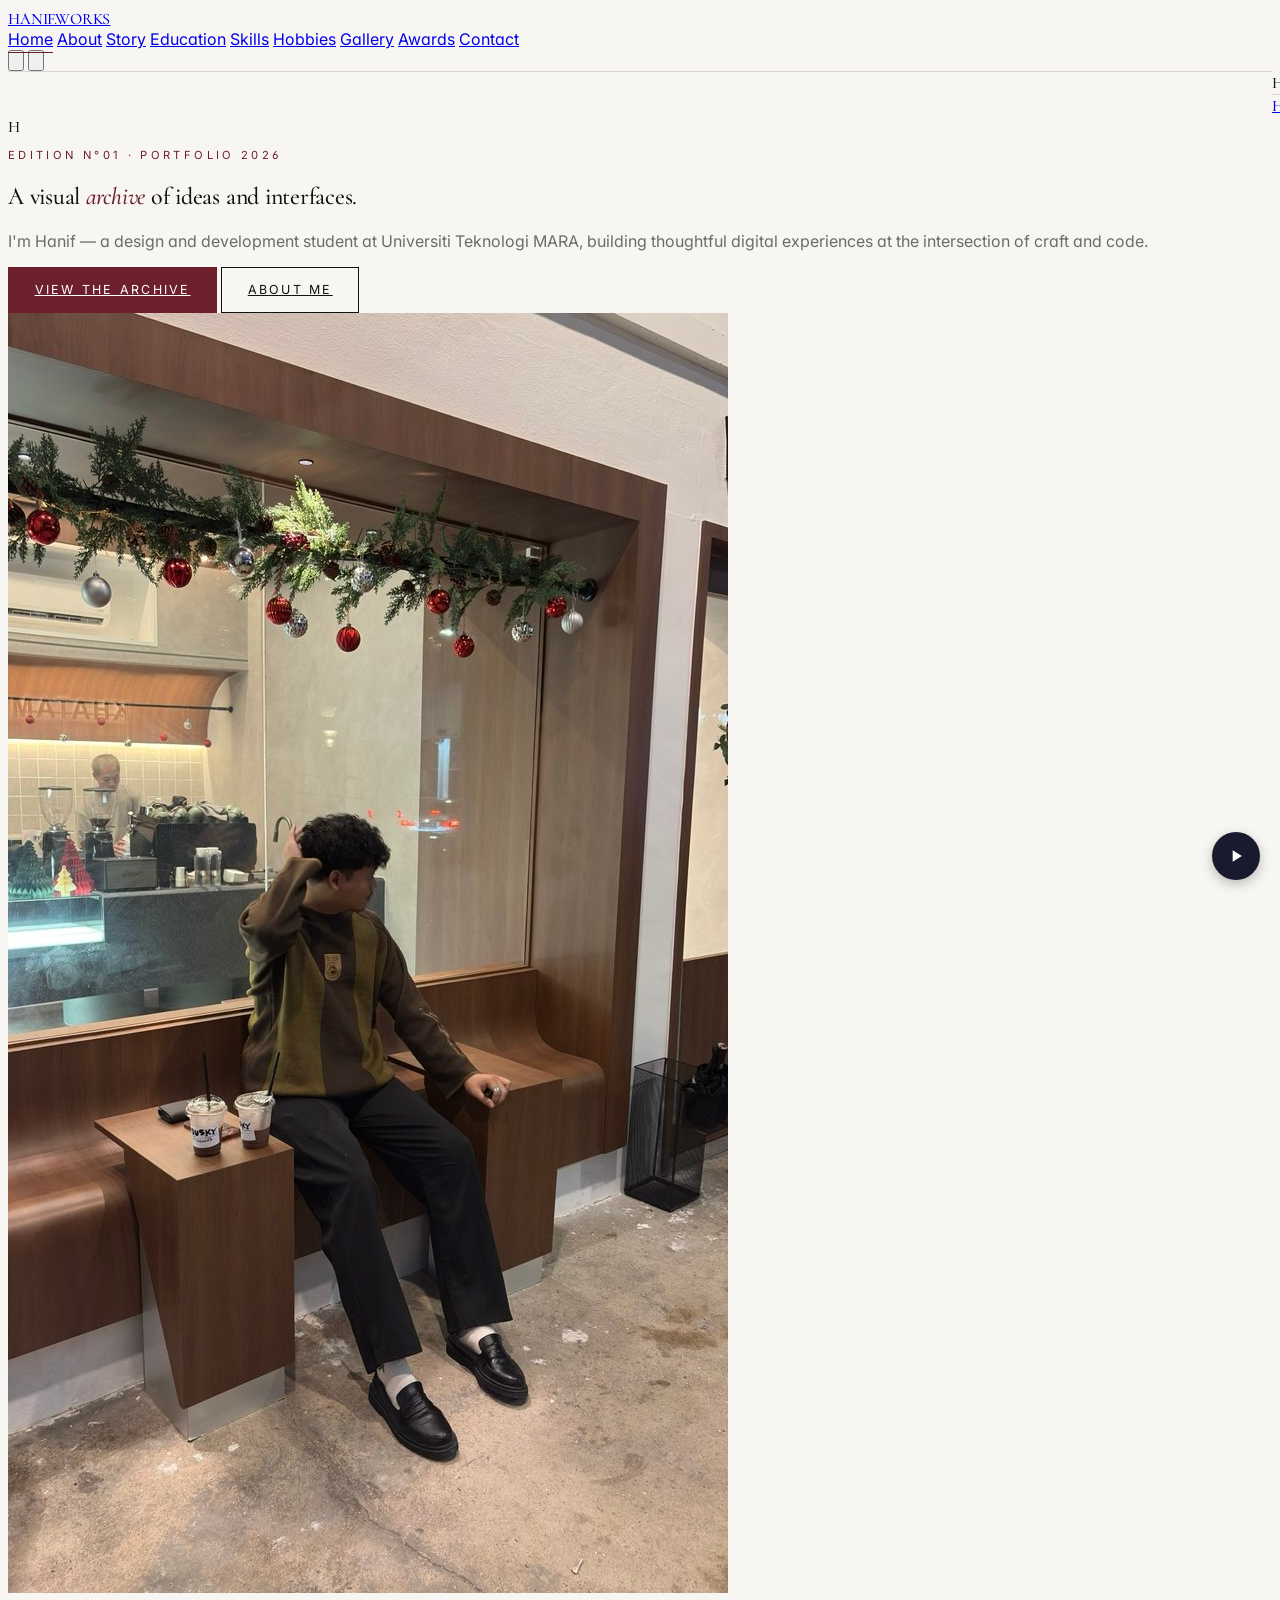
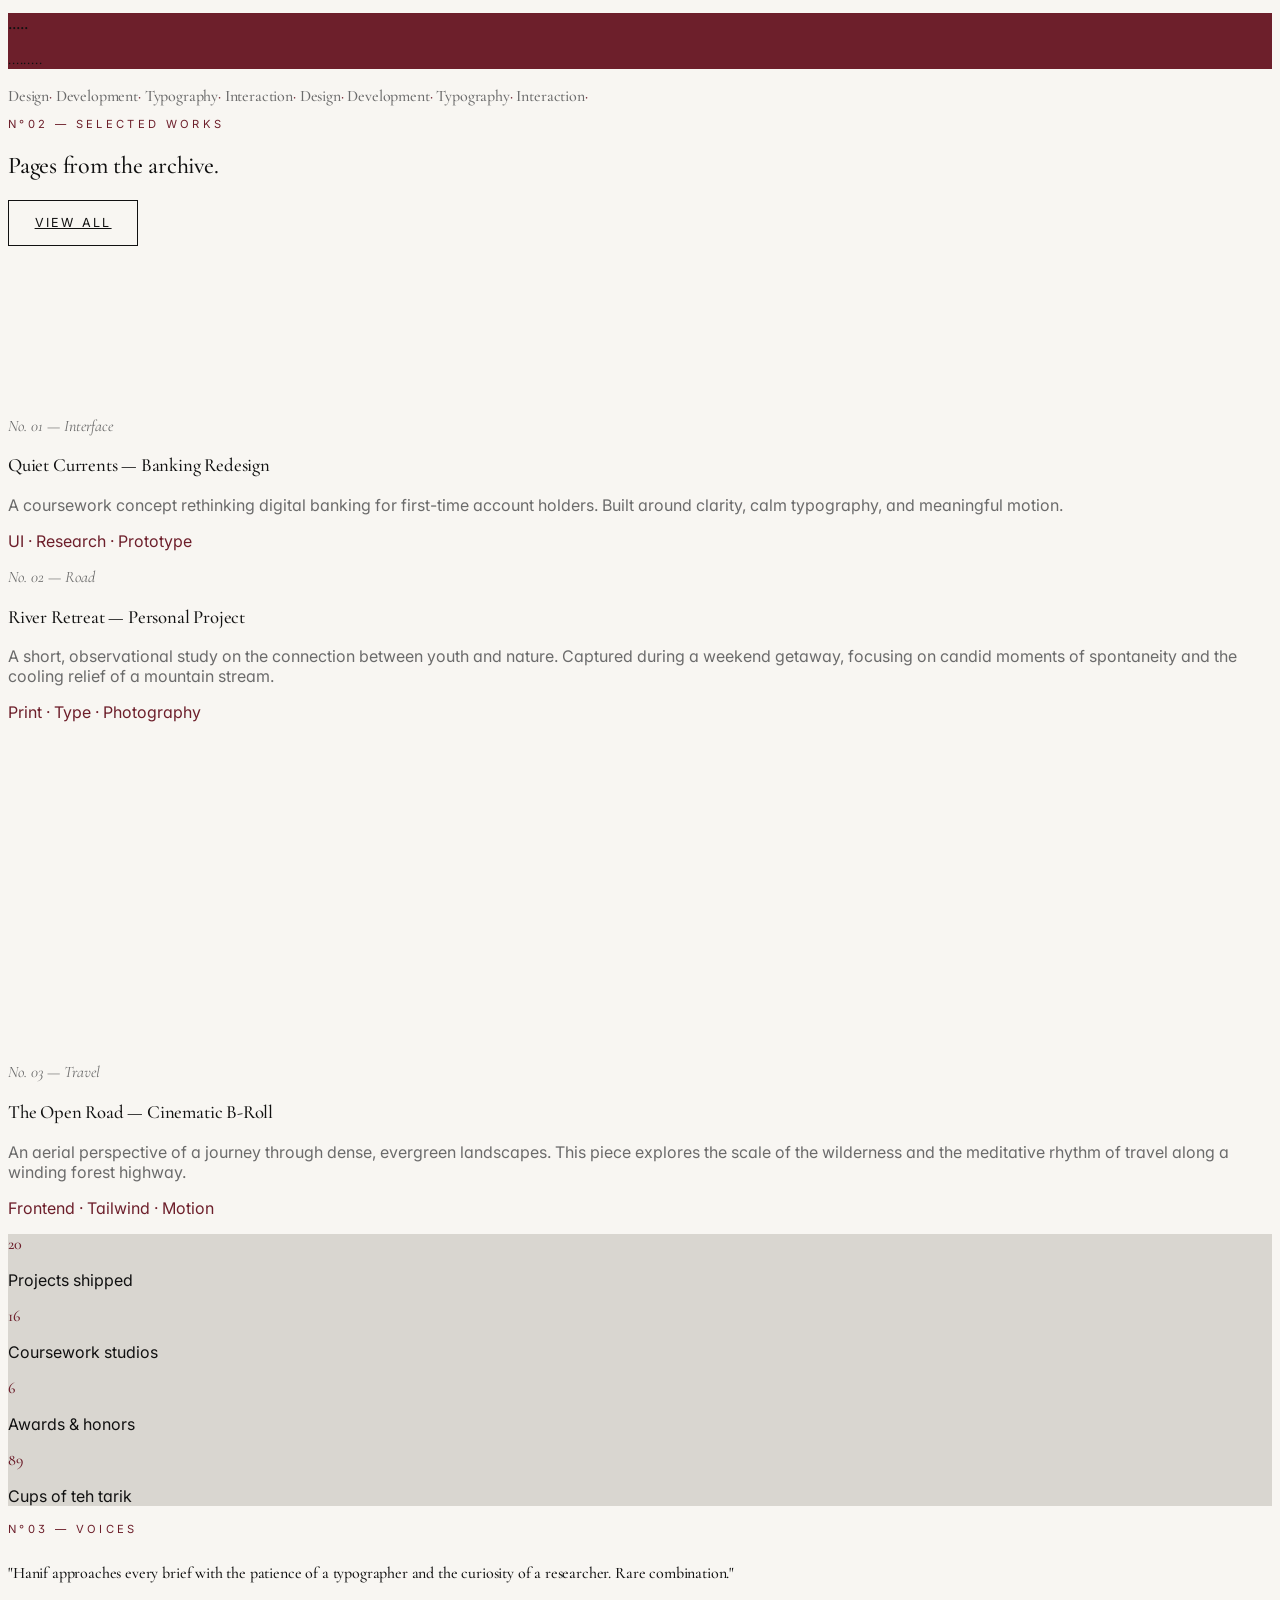
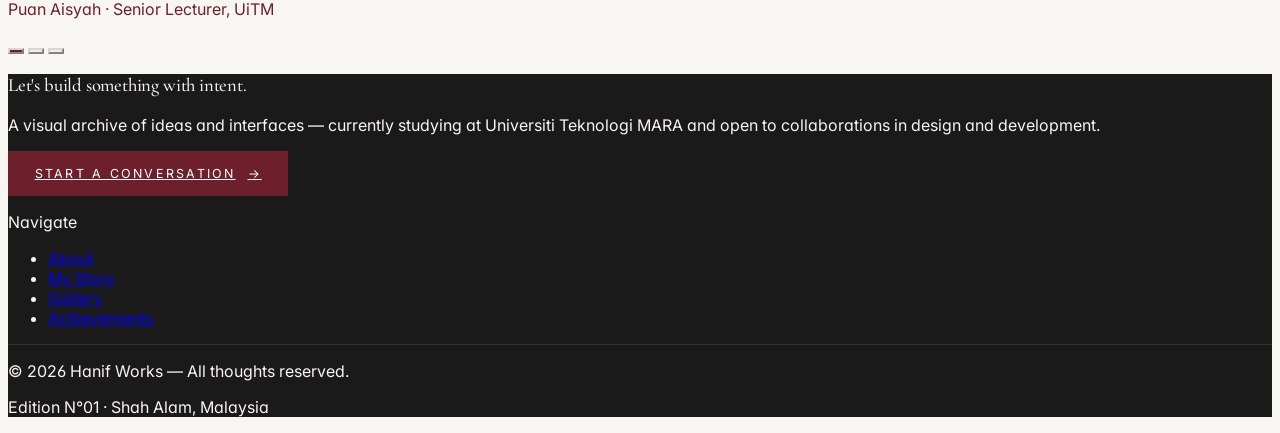
==== index.html @ b9cc128b "Add files via upload GOOD BOY" ====
<!DOCTYPE html>
<html lang="en">
<head>
  <meta charset="UTF-8">
  <meta name="viewport" content="width=device-width, initial-scale=1.0">
  <title>Home — Hanif Works</title>
  <meta name="description" content="A visual archive of ideas and interfaces.">
  <meta property="og:title" content="Home — Hanif Works">
  <meta property="og:description" content="A visual archive of ideas and interfaces.">
  <meta property="og:type" content="website">
  <meta name="twitter:card" content="summary_large_image">
  <link rel="canonical" href="index.html">
  <link rel="preconnect" href="https://fonts.googleapis.com">
  <link rel="preconnect" href="https://fonts.gstatic.com" crossorigin>
  <link href="https://fonts.googleapis.com/css2?family=Cormorant+Garamond:ital,wght@0,400;0,500;0,600;1,400;1,500&family=Inter:wght@300;400;500;600&display=swap" rel="stylesheet">
  <script src="https://cdn.tailwindcss.com"></script>
  <link rel="stylesheet" href="assets/styles.css">
</head>
<body>
  <div class="preloader"><div class="mark">HANIF · WORKS</div></div>
  
<header class="fixed top-0 inset-x-0 z-50 backdrop-blur-md" style="background: color-mix(in oklab, var(--bg) 85%, transparent); border-bottom: 1px solid var(--secondary);">
  <div class="max-w-[1400px] mx-auto px-6 lg:px-12 py-5 flex items-center justify-between">
    <a href="index.html" class="font-display text-2xl tracking-[0.2em]">HANIF<span class="text-accent">.</span>WORKS</a>
    <nav class="hidden lg:flex items-center gap-8">
      <a data-nav href="index.html" class="nav-link text-xs tracking-[0.18em] uppercase">Home</a>
<a data-nav href="about.html" class="nav-link text-xs tracking-[0.18em] uppercase">About</a>
<a data-nav href="story.html" class="nav-link text-xs tracking-[0.18em] uppercase">Story</a>
<a data-nav href="education.html" class="nav-link text-xs tracking-[0.18em] uppercase">Education</a>
<a data-nav href="skills.html" class="nav-link text-xs tracking-[0.18em] uppercase">Skills</a>
<a data-nav href="hobbies.html" class="nav-link text-xs tracking-[0.18em] uppercase">Hobbies</a>
<a data-nav href="gallery.html" class="nav-link text-xs tracking-[0.18em] uppercase">Gallery</a>
<a data-nav href="achievements.html" class="nav-link text-xs tracking-[0.18em] uppercase">Awards</a>
<a data-nav href="contact.html" class="nav-link text-xs tracking-[0.18em] uppercase">Contact</a>
    </nav>
    <div class="flex items-center gap-4">
      <button data-theme-toggle aria-label="Toggle theme" class="p-2 hover:text-accent transition-colors">
        <svg class="w-5 h-5" viewBox="0 0 24 24" fill="none" stroke="currentColor" stroke-width="1.5"><path d="M21 12.79A9 9 0 1111.21 3 7 7 0 0021 12.79z"/></svg>
      </button>
      <button data-menu-open aria-label="Open menu" class="lg:hidden p-2">
        <svg class="w-6 h-6" viewBox="0 0 24 24" fill="none" stroke="currentColor" stroke-width="1.5"><path d="M3 6h18M3 12h18M3 18h18"/></svg>
      </button>
    </div>
  </div>
</header>

<!-- Mobile menu -->
<div class="mobile-menu fixed inset-0 z-[60] lg:hidden" style="background: var(--bg);">
  <div class="flex items-center justify-between px-6 py-5" style="border-bottom: 1px solid var(--secondary);">
    <span class="font-display text-2xl tracking-[0.2em]">HANIF<span class="text-accent">.</span>WORKS</span>
    <button data-menu-close aria-label="Close menu" class="p-2">
      <svg class="w-6 h-6" viewBox="0 0 24 24" fill="none" stroke="currentColor" stroke-width="1.5"><path d="M6 6l12 12M18 6L6 18"/></svg>
    </button>
  </div>
  <nav class="flex flex-col px-6 py-10 gap-6">
    <a data-nav href="index.html" class="font-display text-3xl">Home</a>
<a data-nav href="about.html" class="font-display text-3xl">About</a>
<a data-nav href="story.html" class="font-display text-3xl">Story</a>
<a data-nav href="education.html" class="font-display text-3xl">Education</a>
<a data-nav href="skills.html" class="font-display text-3xl">Skills</a>
<a data-nav href="hobbies.html" class="font-display text-3xl">Hobbies</a>
<a data-nav href="gallery.html" class="font-display text-3xl">Gallery</a>
<a data-nav href="achievements.html" class="font-display text-3xl">Awards</a>
<a data-nav href="contact.html" class="font-display text-3xl">Contact</a>
  </nav>
</div>

  <main class="pt-24">
  
<!-- HERO -->
<section class="relative min-h-[88vh] flex items-center overflow-hidden">
  <div class="parallax absolute -top-20 right-0 w-1/2 h-[120%] opacity-[0.06] pointer-events-none" data-speed="-0.15">
    <span class="font-display text-[28rem] leading-none">H</span>
  </div>
  <div class="max-w-[1400px] mx-auto px-6 lg:px-12 grid lg:grid-cols-12 gap-12 items-center w-full">
    <div class="lg:col-span-6 reveal">
      <p class="section-num mb-6">Edition N°01 · Portfolio 2026</p>
      <h1 class="font-display text-6xl md:text-7xl lg:text-8xl leading-[0.95] mb-8">
        A visual <em class="text-accent">archive</em> of ideas and interfaces.
      </h1>
      <p class="text-lg max-w-lg leading-relaxed text-muted mb-10">
        I'm Hanif — a design and development student at Universiti Teknologi MARA, building thoughtful digital experiences at the intersection of craft and code.
      </p>
      <div class="flex flex-wrap gap-4">
        <a href="gallery.html" class="btn btn-accent">View the archive</a>
        <a href="about.html" class="btn">About me</a>
      </div>
    </div>
    <div class="lg:col-span-6 reveal">
      <div class="relative">
        <div class="parallax absolute -top-6 -left-6 w-32 h-32 bg-accent opacity-10" data-speed="0.08"></div>
        <div class="img-hover relative">
          <img src="img\profile.jpg" alt="Portrait" class="w-full object-cover" style="aspect-ratio: 4/5;">
        </div>
        <div class="absolute -bottom-6 -right-6 bg-accent text-white px-6 py-4">
          <p class="text-xs tracking-[0.25em] uppercase opacity-80">.....</p>
          <p class="font-display text-xl">.........</p>
        </div>
      </div>
    </div>
  </div>
</section>

<!-- Marquee -->
<section class="py-12 border-y border-line">
  <div class="marquee">
    <div class="marquee-track font-display text-5xl md:text-7xl text-muted">
      <span class="mx-8">Design</span><span class="text-accent mx-8">·</span>
      <span class="mx-8">Development</span><span class="text-accent mx-8">·</span>
      <span class="mx-8">Typography</span><span class="text-accent mx-8">·</span>
      <span class="mx-8">Interaction</span><span class="text-accent mx-8">·</span>
      <span class="mx-8">Design</span><span class="text-accent mx-8">·</span>
      <span class="mx-8">Development</span><span class="text-accent mx-8">·</span>
      <span class="mx-8">Typography</span><span class="text-accent mx-8">·</span>
      <span class="mx-8">Interaction</span><span class="text-accent mx-8">·</span>
    </div>
  </div>
</section>

<!-- Selected works alternating -->
<section class="py-32">
  <div class="max-w-[1400px] mx-auto px-6 lg:px-12">
    <div class="flex justify-between items-end mb-20 reveal">
      <div>
        <p class="section-num mb-4">N°02 — Selected works</p>
        <h2 class="font-display text-5xl md:text-6xl">Pages from the archive.</h2>
      </div>
      <a href="gallery.html" class="hidden md:inline-flex btn">View all</a>
    </div>

    <div class="space-y-32">
      <article class="grid md:grid-cols-12 gap-10 items-center reveal">
        <div class="md:col-span-7 img-hover order-2 md:order-1">
          <video src="img\home1.mp4" class="w-full object-cover" style="aspect-ratio: 16/10;" autoplay loop muted playsinline></video>
        </div>
        <div class="md:col-span-5 order-1 md:order-2">
          <p class="edition mb-3">No. 01 — Interface</p>
          <h3 class="font-display text-4xl mb-4">Quiet Currents — Banking Redesign</h3>
          <p class="text-muted leading-relaxed mb-6">A coursework concept rethinking digital banking for first-time account holders. Built around clarity, calm typography, and meaningful motion.</p>
          <p class="text-xs tracking-[0.2em] uppercase text-accent">UI · Research · Prototype</p>
        </div>
      </article>

      <article class="grid md:grid-cols-12 gap-10 items-center reveal">
        <div class="md:col-span-5">
          <p class="edition mb-3">No. 02 — Road</p>
          <h3 class="font-display text-4xl mb-4">River Retreat — Personal Project</h3>
          <p class="text-muted leading-relaxed mb-6">A short, observational study on the connection between youth and nature. Captured during a weekend getaway, focusing on candid moments of spontaneity and the cooling relief of a mountain stream.</p>
          <p class="text-xs tracking-[0.2em] uppercase text-accent">Print · Type · Photography</p>
        </div>
        <div class="md:col-span-7 img-hover">
          <video src="img\home2.mp4" class="w-full object-cover" style="aspect-ratio: 16/10;" autoplay loop muted playsinline></video>

        </div>
      </article>

      <article class="grid md:grid-cols-12 gap-10 items-center reveal">
        <div class="md:col-span-7 img-hover order-2 md:order-1">
          <video src="img\home3.mp4" class="w-full object-cover" style="aspect-ratio: 16/10;" autoplay loop muted playsinline></video>
        </div>
        <div class="md:col-span-5 order-1 md:order-2">
          <p class="edition mb-3">No. 03 — Travel</p>
          <h3 class="font-display text-4xl mb-4">The Open Road — Cinematic B-Roll</h3>
          <p class="text-muted leading-relaxed mb-6">An aerial perspective of a journey through dense, evergreen landscapes. This piece explores the scale of the wilderness and the meditative rhythm of travel along a winding forest highway.</p>
          <p class="text-xs tracking-[0.2em] uppercase text-accent">Frontend · Tailwind · Motion</p>
        </div>
      </article>
    </div>
  </div>
</section>

<!-- Stats -->
<section class="py-28" style="background: var(--secondary);">
  <div class="max-w-[1400px] mx-auto px-6 lg:px-12 grid grid-cols-2 md:grid-cols-4 gap-12">
    <div class="reveal">
      <p class="font-display text-6xl md:text-7xl text-accent" data-counter="22">0</p>
      <p class="mt-3 text-xs tracking-[0.2em] uppercase">Projects shipped</p>
    </div>
    <div class="reveal">
      <p class="font-display text-6xl md:text-7xl text-accent" data-counter="18">0</p>
      <p class="mt-3 text-xs tracking-[0.2em] uppercase">Coursework studios</p>
    </div>
    <div class="reveal">
      <p class="font-display text-6xl md:text-7xl text-accent" data-counter="7">0</p>
      <p class="mt-3 text-xs tracking-[0.2em] uppercase">Awards & honors</p>
    </div>
    <div class="reveal">
      <p class="font-display text-6xl md:text-7xl text-accent" data-counter="100">0</p>
      <p class="mt-3 text-xs tracking-[0.2em] uppercase">Cups of teh tarik</p>
    </div>
  </div>
</section>

<!-- Testimonial carousel -->
<section class="py-32">
  <div class="max-w-4xl mx-auto px-6 text-center reveal">
    <p class="section-num mb-6">N°03 — Voices</p>
    <div class="carousel">
      <div class="carousel-track">
        <div class="carousel-slide px-8">
          <p class="font-display text-3xl md:text-4xl leading-tight italic">"Hanif approaches every brief with the patience of a typographer and the curiosity of a researcher. Rare combination."</p>
          <p class="mt-8 text-xs tracking-[0.25em] uppercase text-accent">Puan Aisyah · Senior Lecturer, UiTM</p>
        </div>
        <div class="carousel-slide px-8">
          <p class="font-display text-3xl md:text-4xl leading-tight italic">"Quietly competent work. The kind of portfolio you keep thinking about days later."</p>
          <p class="mt-8 text-xs tracking-[0.25em] uppercase text-accent">Encik Faiz · Studio Lead, KL</p>
        </div>
        <div class="carousel-slide px-8">
          <p class="font-display text-3xl md:text-4xl leading-tight italic">"A designer who actually understands code, and a developer who refuses to ship anything ugly."</p>
          <p class="mt-8 text-xs tracking-[0.25em] uppercase text-accent">Sara · Project collaborator</p>
        </div>
      </div>
      <div class="flex justify-center gap-3 mt-10">
        <button data-dot class="w-2 h-2 rounded-full border border-line" aria-label="Slide 1"></button>
        <button data-dot class="w-2 h-2 rounded-full border border-line" aria-label="Slide 2"></button>
        <button data-dot class="w-2 h-2 rounded-full border border-line" aria-label="Slide 3"></button>
      </div>
    </div>
  </div>
</section>

  </main>
  
<footer class="mt-32 pt-20 pb-10" style="background: var(--primary); color: var(--bg);">
  <div class="max-w-[1400px] mx-auto px-6 lg:px-12 grid md:grid-cols-4 gap-12">
    <div class="md:col-span-2">
      <h3 class="font-display text-4xl leading-tight mb-4">Let's build something with intent.</h3>
      <p class="text-sm opacity-70 max-w-md leading-relaxed">A visual archive of ideas and interfaces — currently studying at Universiti Teknologi MARA and open to collaborations in design and development.</p>
      <a href="contact.html" class="btn btn-accent mt-8">Start a conversation <span>&rarr;</span></a>
    </div>
    <div>
      <p class="text-xs tracking-[0.25em] uppercase opacity-50 mb-5">Navigate</p>
      <ul class="space-y-3 text-sm">
        <li><a href="about.html" class="hover:text-accent transition-colors">About</a></li>
        <li><a href="story.html" class="hover:text-accent transition-colors">My Story</a></li>
        <li><a href="gallery.html" class="hover:text-accent transition-colors">Gallery</a></li>
        <li><a href="achievements.html" class="hover:text-accent transition-colors">Achievements</a></li>
      </ul>
    </div>
    <div>
          </div>
  </div>
  <div class="max-w-[1400px] mx-auto px-6 lg:px-12 mt-16 pt-8 flex flex-col md:flex-row justify-between items-center gap-4 text-xs opacity-60" style="border-top: 1px solid rgba(255,255,255,0.1);">
    <p>&copy; 2026 Hanif Works — All thoughts reserved.</p>
    <p class="tracking-[0.2em] uppercase">Edition N°01 · Shah Alam, Malaysia</p>
  </div>
</footer>

  <button class="to-top" aria-label="Back to top">
    <svg class="w-5 h-5" viewBox="0 0 24 24" fill="none" stroke="currentColor" stroke-width="2"><path d="M12 19V5M5 12l7-7 7 7"/></svg>
  </button>
  <div class="lightbox" aria-hidden="true">
    <button class="close" aria-label="Close">&times;</button>
    <img src="" alt="Expanded view">
  </div>
  <script src="assets/app.js"></script>
</body>
</html>
---- assets/styles.css ----
/* Hanif Works — Editorial Portfolio */
:root {
  --primary: #1a1a1a;
  --accent: #6d1f2b;
  --bg: #f8f6f2;
  --text: #111111;
  --secondary: #d9d6d0;
  --muted: #6b6b6b;
}
:root.dark {
  --primary: #f0ece6;
  --accent: #c9596a;
  --bg: #0f0f10;
  --text: #f4f1ec;
  --secondary: #2a2a2c;
  --muted: #9b9893;
}

* { -webkit-font-smoothing: antialiased; -moz-osx-font-smoothing: grayscale; }
html { scroll-behavior: smooth; }
body {
  background: var(--bg);
  color: var(--text);
  font-family: 'Inter', system-ui, sans-serif;
  font-feature-settings: "ss01", "cv11";
  transition: background-color 0.4s ease, color 0.4s ease;
}
.font-display { font-family: 'Cormorant Garamond', 'Times New Roman', serif; font-weight: 500; letter-spacing: -0.01em; }
.text-accent { color: var(--accent); }
.bg-accent { background: var(--accent); }
.border-line { border-color: var(--secondary); }
.text-muted { color: var(--muted); }
.bg-surface { background: var(--bg); }
.bg-secondary-soft { background: var(--secondary); }

/* Preloader */
.preloader {
  position: fixed; inset: 0; background: var(--bg); z-index: 100;
  display: flex; align-items: center; justify-content: center;
  transition: opacity 0.6s ease, visibility 0.6s ease;
}
.preloader.hidden { opacity: 0; visibility: hidden; }
.preloader .mark {
  font-family: 'Cormorant Garamond', serif; font-size: 2.5rem; letter-spacing: 0.2em;
  position: relative; overflow: hidden;
}
.preloader .mark::after {
  content: ""; position: absolute; left: 0; bottom: -6px; height: 1px;
  width: 100%; background: var(--accent); transform-origin: left;
  animation: load 1.4s ease forwards;
}
@keyframes load { from { transform: scaleX(0); } to { transform: scaleX(1); } }

/* Fade-in on scroll */
.reveal { opacity: 0; transform: translateY(28px); transition: opacity 0.9s ease, transform 0.9s ease; }
.reveal.in { opacity: 1; transform: translateY(0); }

/* Parallax */
.parallax { will-change: transform; }

/* Nav */
.nav-link { position: relative; }
.nav-link::after {
  content: ""; position: absolute; left: 0; bottom: -4px; height: 1px; width: 100%;
  background: var(--accent); transform: scaleX(0); transform-origin: right;
  transition: transform 0.35s ease;
}
.nav-link:hover::after, .nav-link.active::after { transform: scaleX(1); transform-origin: left; }

/* Hero number */
.edition { font-family: 'Cormorant Garamond', serif; font-style: italic; color: var(--muted); }

/* Button */
.btn {
  display: inline-flex; align-items: center; gap: 0.75rem;
  padding: 0.9rem 1.6rem; border: 1px solid currentColor;
  font-size: 0.78rem; letter-spacing: 0.18em; text-transform: uppercase;
  transition: all 0.3s ease; background: transparent; color: var(--text);
}
.btn:hover { background: var(--text); color: var(--bg); }
.btn-accent { background: var(--accent); color: #fff; border-color: var(--accent); }
.btn-accent:hover { background: var(--text); color: var(--bg); border-color: var(--text); }

/* Back to top */
.to-top {
  position: fixed; right: 1.5rem; bottom: 1.5rem; z-index: 40;
  width: 44px; height: 44px; border-radius: 999px;
  background: var(--accent); color: #fff;
  display: flex; align-items: center; justify-content: center;
  opacity: 0; pointer-events: none; transform: translateY(10px);
  transition: all 0.35s ease;
}
.to-top.show { opacity: 1; pointer-events: auto; transform: translateY(0); }

/* Lightbox */
.lightbox { position: fixed; inset: 0; background: rgba(15,15,16,0.92); z-index: 90; display: none; align-items: center; justify-content: center; padding: 2rem; }
.lightbox.open { display: flex; }
.lightbox img { max-width: 92vw; max-height: 88vh; object-fit: contain; box-shadow: 0 30px 80px rgba(0,0,0,0.5); }
.lightbox .close { position: absolute; top: 1.5rem; right: 1.5rem; color: #fff; font-size: 2rem; background: none; border: none; cursor: pointer; }

/* Drop cap */
.dropcap::first-letter {
  font-family: 'Cormorant Garamond', serif;
  font-size: 4.5rem; float: left; line-height: 0.9;
  padding: 0.4rem 0.6rem 0 0; color: var(--accent);
}

/* Marquee */
.marquee { overflow: hidden; white-space: nowrap; }
.marquee-track { display: inline-block; animation: scroll 30s linear infinite; }
@keyframes scroll { from { transform: translateX(0); } to { transform: translateX(-50%); } }

/* Carousel */
.carousel { position: relative; overflow: hidden; }
.carousel-track { display: flex; transition: transform 0.7s cubic-bezier(0.7, 0, 0.2, 1); }
.carousel-slide { min-width: 100%; }

/* Mobile menu */
.mobile-menu { transform: translateX(100%); transition: transform 0.5s cubic-bezier(0.7,0,0.2,1); }
.mobile-menu.open { transform: translateX(0); }

/* Section number */
.section-num {
  font-family: 'Inter', sans-serif; font-size: 0.7rem; letter-spacing: 0.3em;
  text-transform: uppercase; color: var(--accent);
}

/* Image hover */
.img-hover { overflow: hidden; }
.img-hover img { transition: transform 1.2s cubic-bezier(0.2,0.8,0.2,1); }
.img-hover:hover img { transform: scale(1.06); }

/* Form */
.field {
  width: 100%; background: transparent; border: none; border-bottom: 1px solid var(--secondary);
  padding: 1rem 0; color: var(--text); font-family: inherit; font-size: 1rem;
  outline: none; transition: border-color 0.3s ease;
}
.field:focus { border-color: var(--accent); }
.field::placeholder { color: var(--muted); }

/* Divider */
.divider { height: 1px; background: var(--secondary); }

/* Background music button */
#bg-music-btn{position:fixed;bottom:20px;right:20px;width:48px;height:48px;border-radius:50%;border:none;background:#1a1a2e;color:#fff;cursor:pointer;display:flex;align-items:center;justify-content:center;box-shadow:0 4px 12px rgba(0,0,0,.25);z-index:9999;transition:transform .2s}
#bg-music-btn:hover{transform:scale(1.08)}
#bg-music-btn svg{width:20px;height:20px}
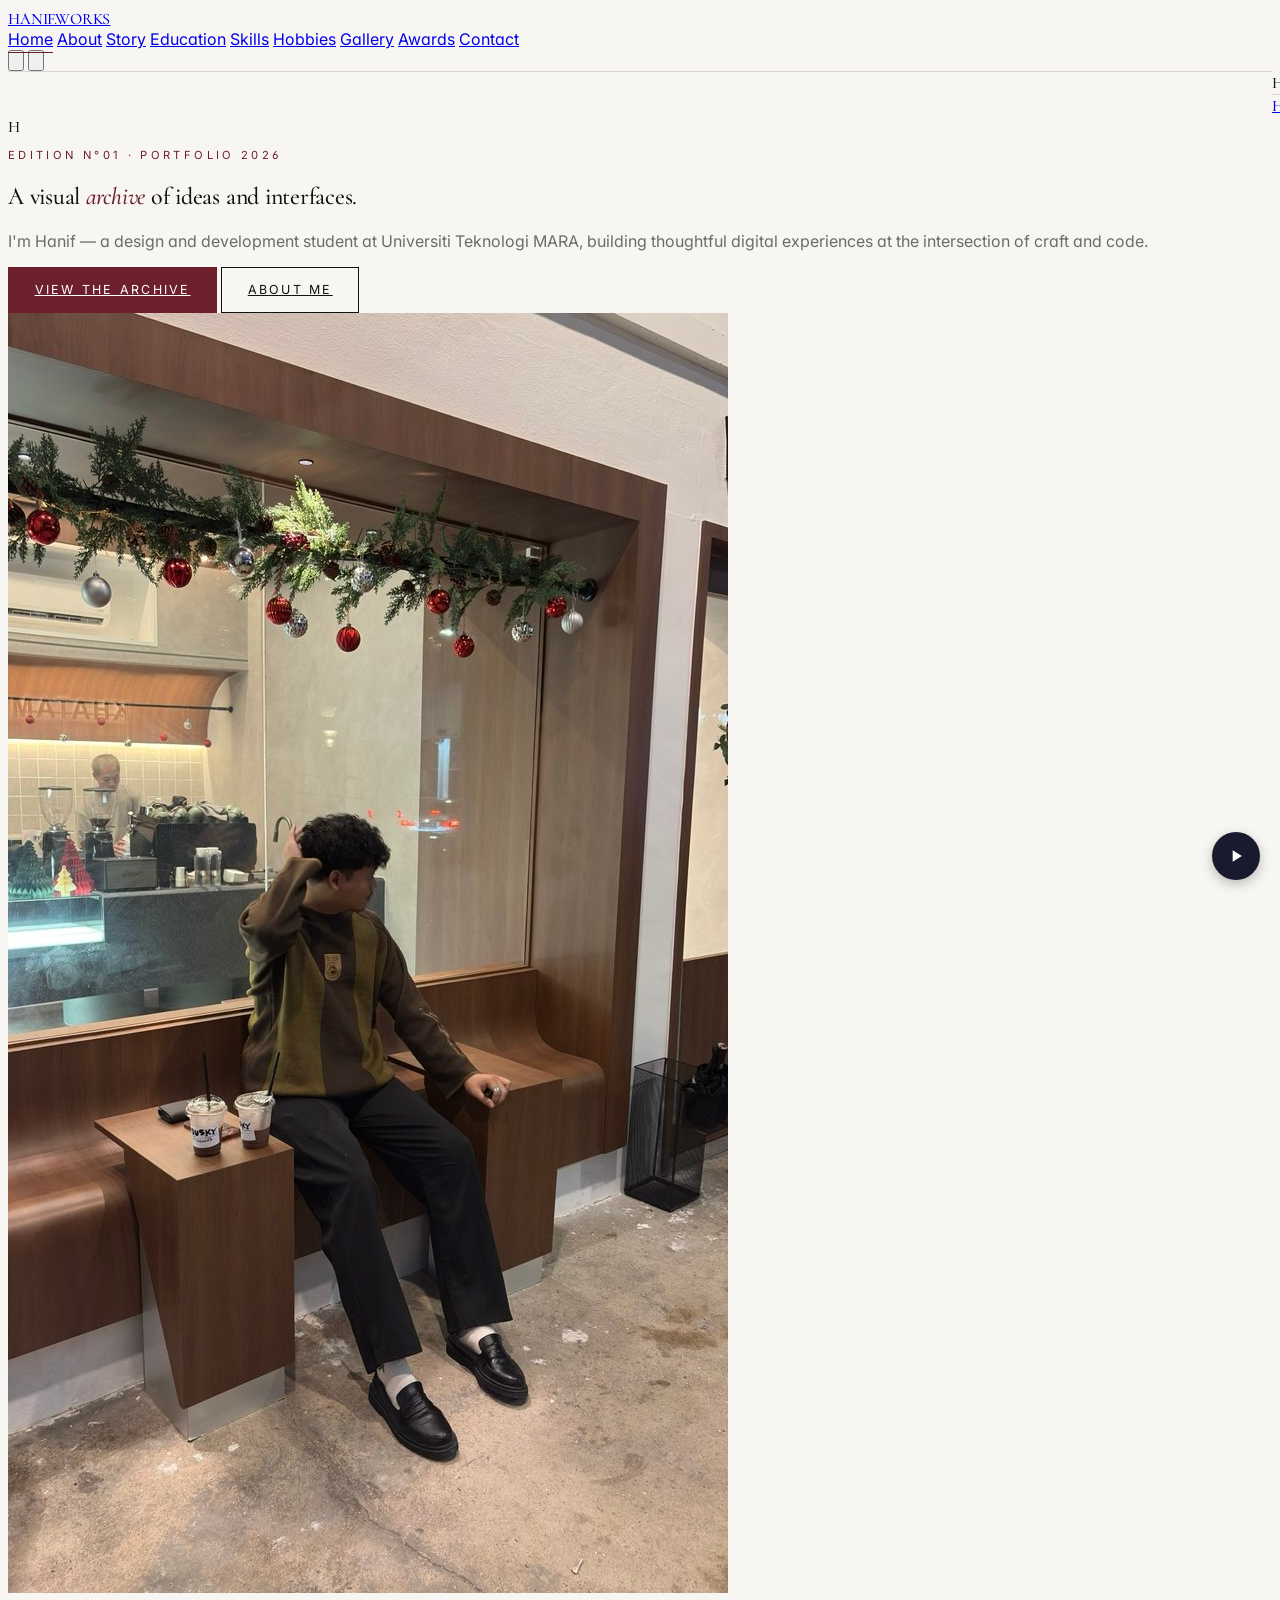
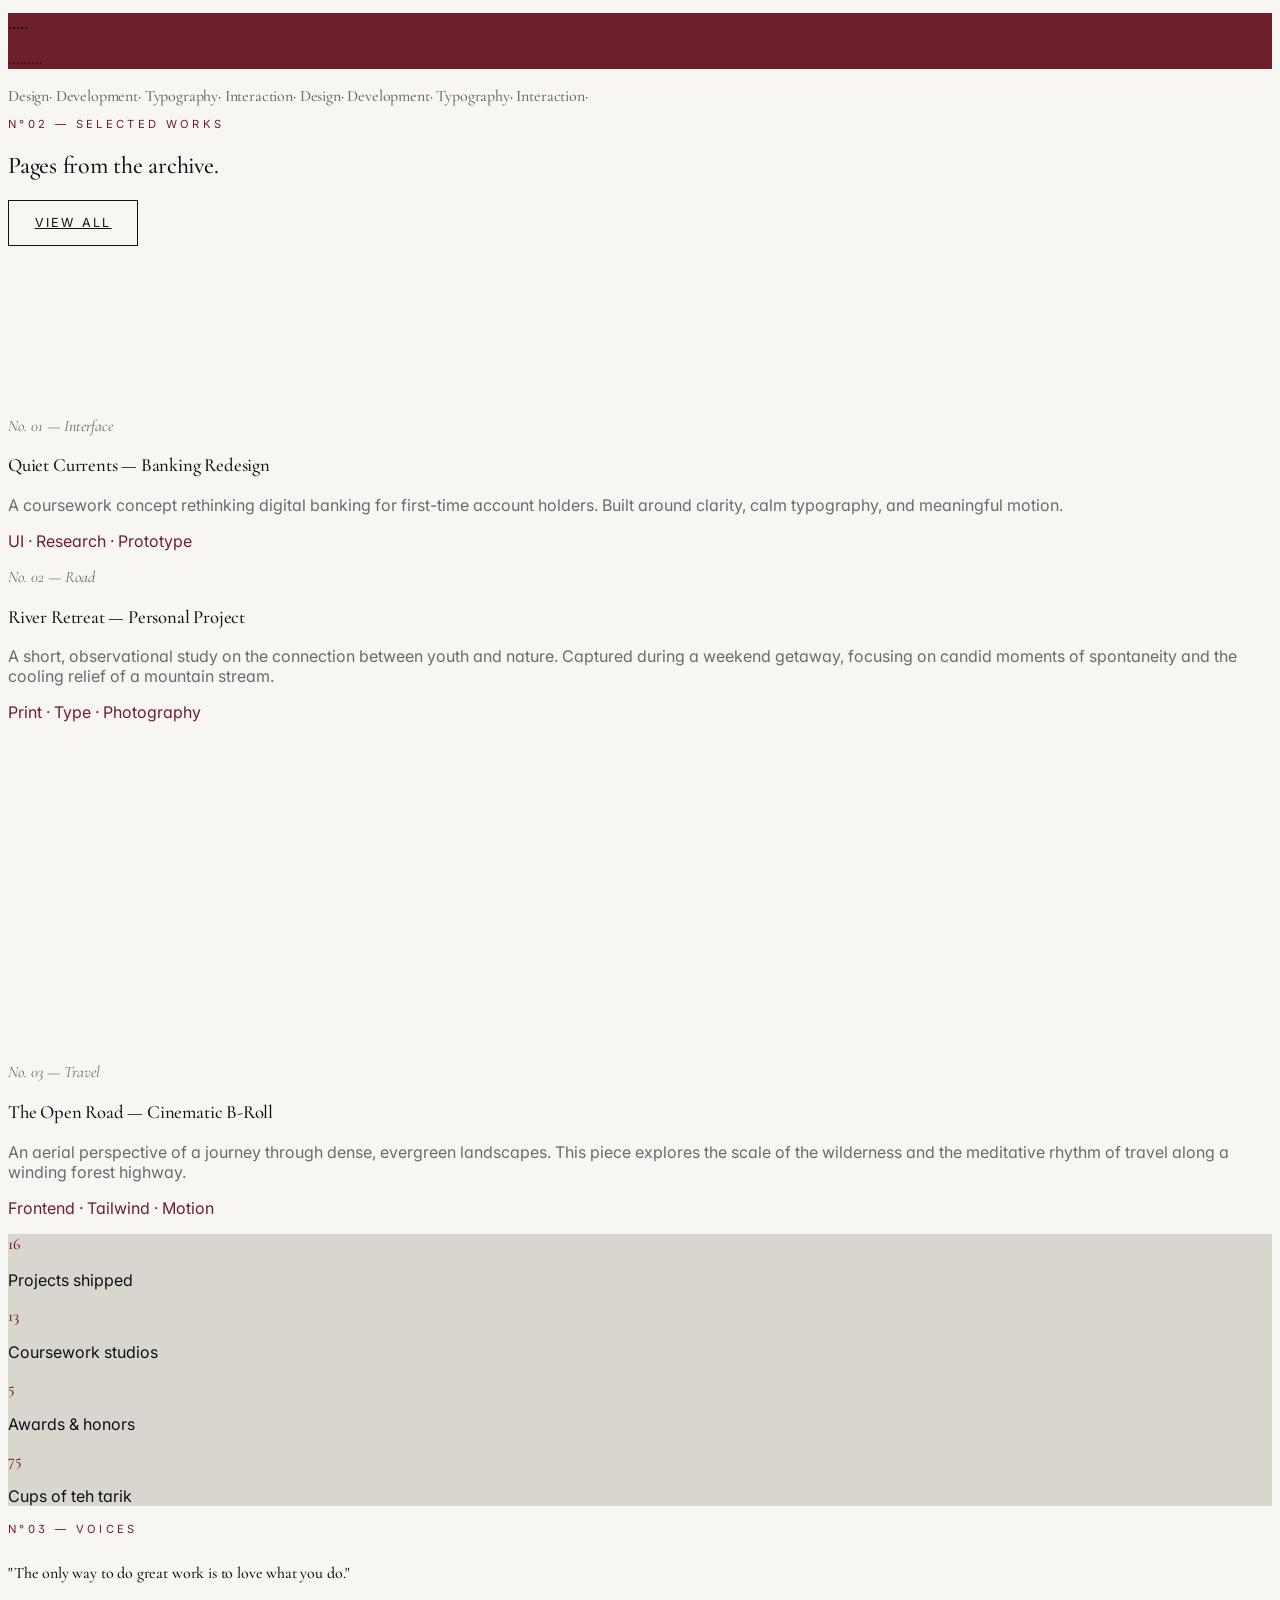
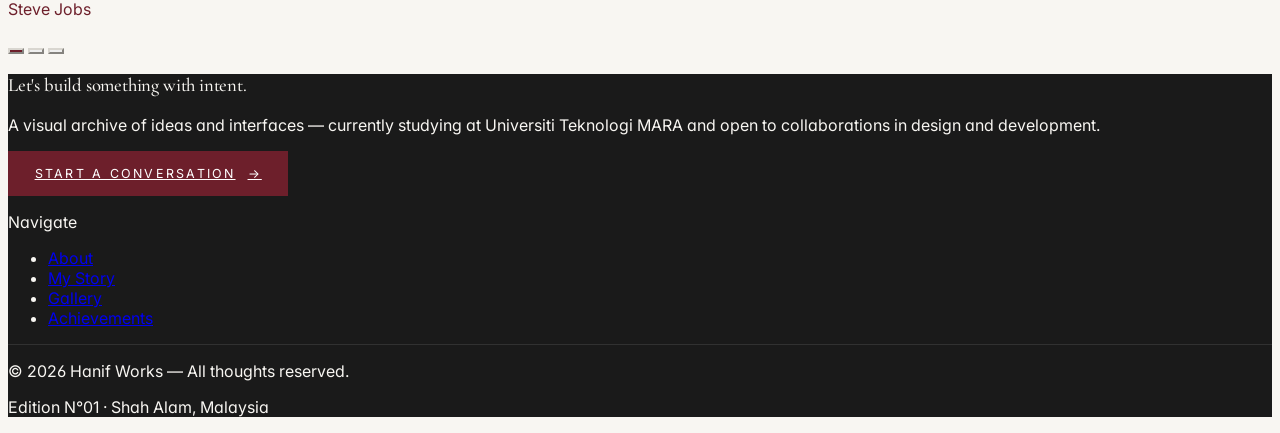
==== commit 9d64f4bc: "Update index.html" ====
--- a/index.html
+++ b/index.html
@@ -198,16 +198,16 @@
     <div class="carousel">
       <div class="carousel-track">
         <div class="carousel-slide px-8">
-          <p class="font-display text-3xl md:text-4xl leading-tight italic">"Hanif approaches every brief with the patience of a typographer and the curiosity of a researcher. Rare combination."</p>
-          <p class="mt-8 text-xs tracking-[0.25em] uppercase text-accent">Puan Aisyah · Senior Lecturer, UiTM</p>
+          <p class="font-display text-3xl md:text-4xl leading-tight italic">"The only way to do great work is to love what you do."</p>
+          <p class="mt-8 text-xs tracking-[0.25em] uppercase text-accent">Steve Jobs</p>
         </div>
         <div class="carousel-slide px-8">
-          <p class="font-display text-3xl md:text-4xl leading-tight italic">"Quietly competent work. The kind of portfolio you keep thinking about days later."</p>
-          <p class="mt-8 text-xs tracking-[0.25em] uppercase text-accent">Encik Faiz · Studio Lead, KL</p>
+          <p class="font-display text-3xl md:text-4xl leading-tight italic">"Simplicity is the ultimate sophistication."</p>
+          <p class="mt-8 text-xs tracking-[0.25em] uppercase text-accent">Leonardo da Vinci</p>
         </div>
         <div class="carousel-slide px-8">
-          <p class="font-display text-3xl md:text-4xl leading-tight italic">"A designer who actually understands code, and a developer who refuses to ship anything ugly."</p>
-          <p class="mt-8 text-xs tracking-[0.25em] uppercase text-accent">Sara · Project collaborator</p>
+          <p class="font-display text-3xl md:text-4xl leading-tight italic">"Smooth seas do not make skillful sailors."</p>
+          <p class="mt-8 text-xs tracking-[0.25em] uppercase text-accent">African Proverb</p>
         </div>
       </div>
       <div class="flex justify-center gap-3 mt-10">
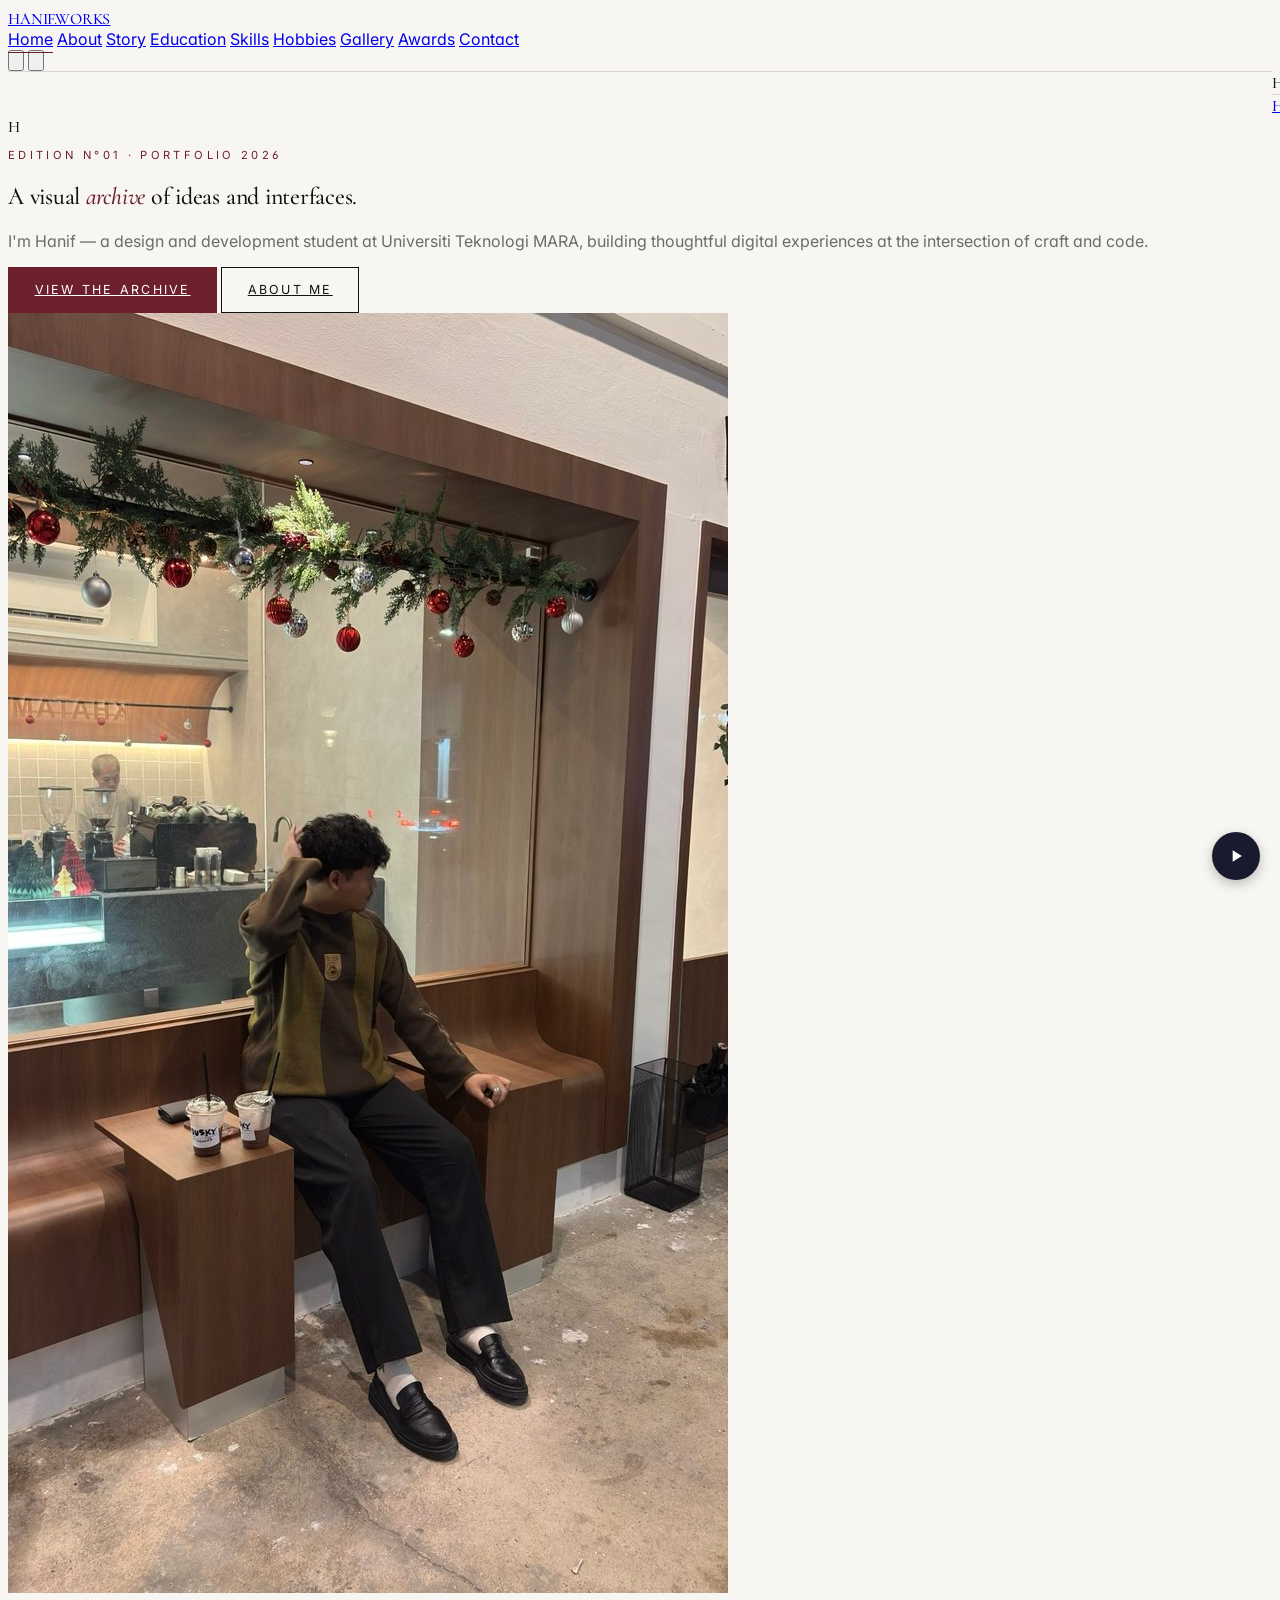
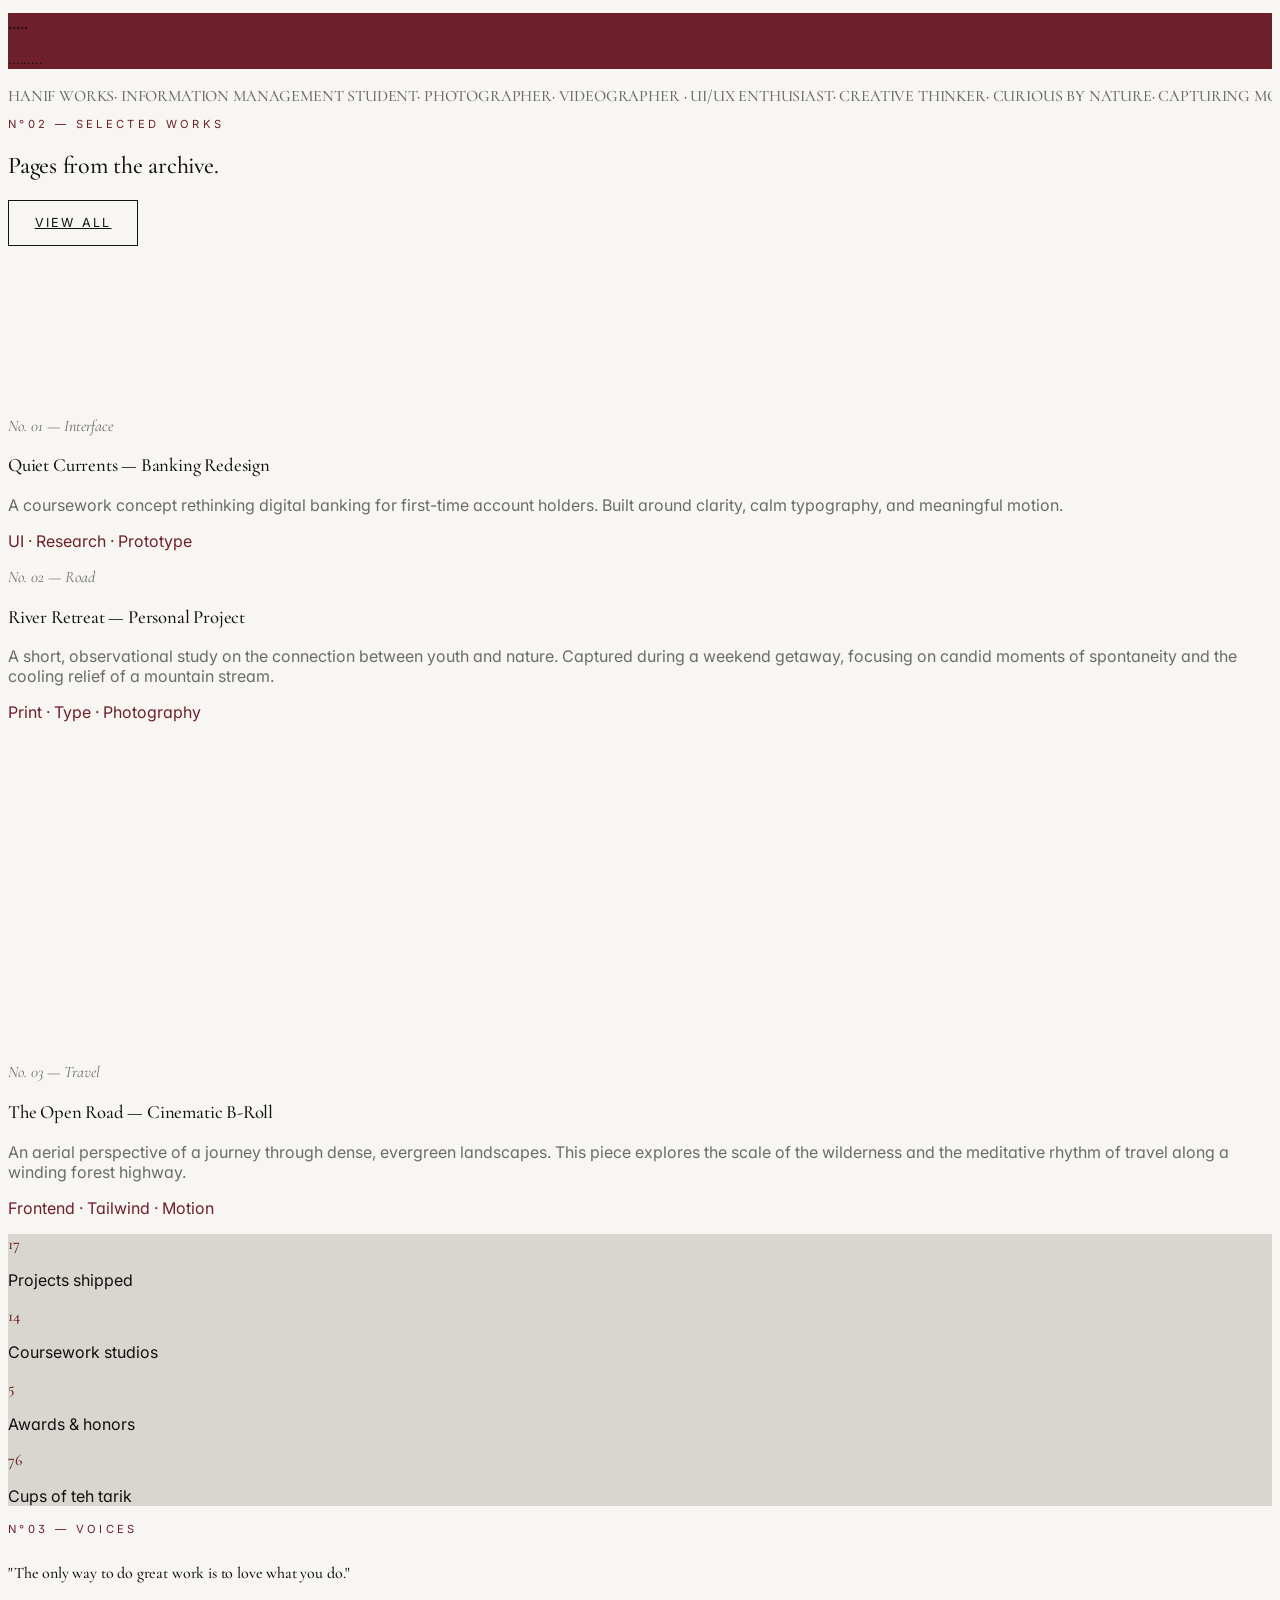
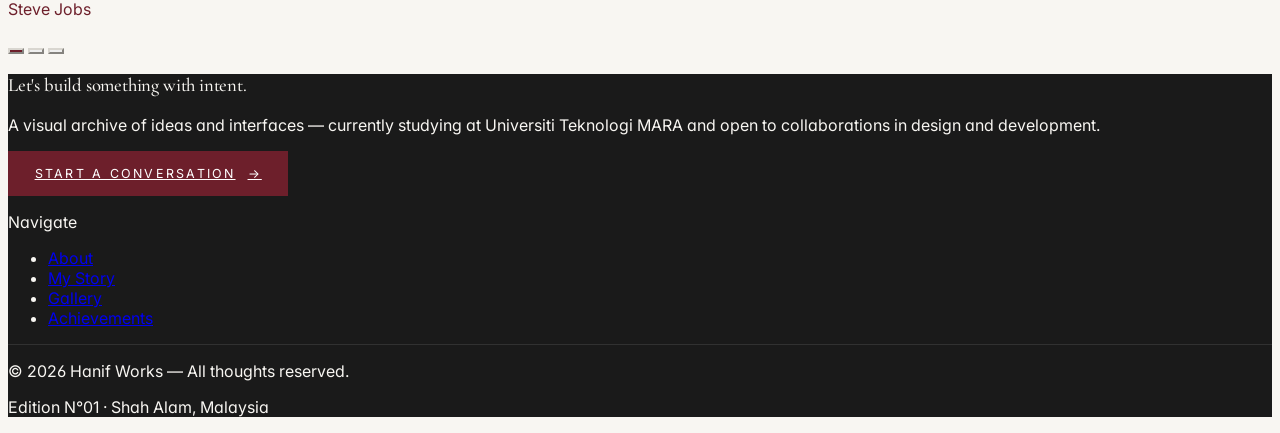
==== commit f842623e: "Update marquee content in index.html" ====
--- a/index.html
+++ b/index.html
@@ -105,14 +105,14 @@
 <section class="py-12 border-y border-line">
   <div class="marquee">
     <div class="marquee-track font-display text-5xl md:text-7xl text-muted">
-      <span class="mx-8">Design</span><span class="text-accent mx-8">·</span>
-      <span class="mx-8">Development</span><span class="text-accent mx-8">·</span>
-      <span class="mx-8">Typography</span><span class="text-accent mx-8">·</span>
-      <span class="mx-8">Interaction</span><span class="text-accent mx-8">·</span>
-      <span class="mx-8">Design</span><span class="text-accent mx-8">·</span>
-      <span class="mx-8">Development</span><span class="text-accent mx-8">·</span>
-      <span class="mx-8">Typography</span><span class="text-accent mx-8">·</span>
-      <span class="mx-8">Interaction</span><span class="text-accent mx-8">·</span>
+      <span class="mx-8">HANIF WORKS</span><span class="text-accent mx-8">·</span>
+      <span class="mx-8">INFORMATION MANAGEMENT STUDENT</span><span class="text-accent mx-8">·</span>
+      <span class="mx-8">PHOTOGRAPHER</span><span class="text-accent mx-8">·</span>
+      <span class="mx-8">VIDEOGRAPHER </span><span class="text-accent mx-8">·</span>
+      <span class="mx-8">UI/UX ENTHUSIAST</span><span class="text-accent mx-8">·</span>
+      <span class="mx-8">CREATIVE THINKER</span><span class="text-accent mx-8">·</span>
+      <span class="mx-8">CURIOUS BY NATURE</span><span class="text-accent mx-8">·</span>
+      <span class="mx-8">CAPTURING MOMENTS</span><span class="text-accent mx-8">·</span>
     </div>
   </div>
 </section>
